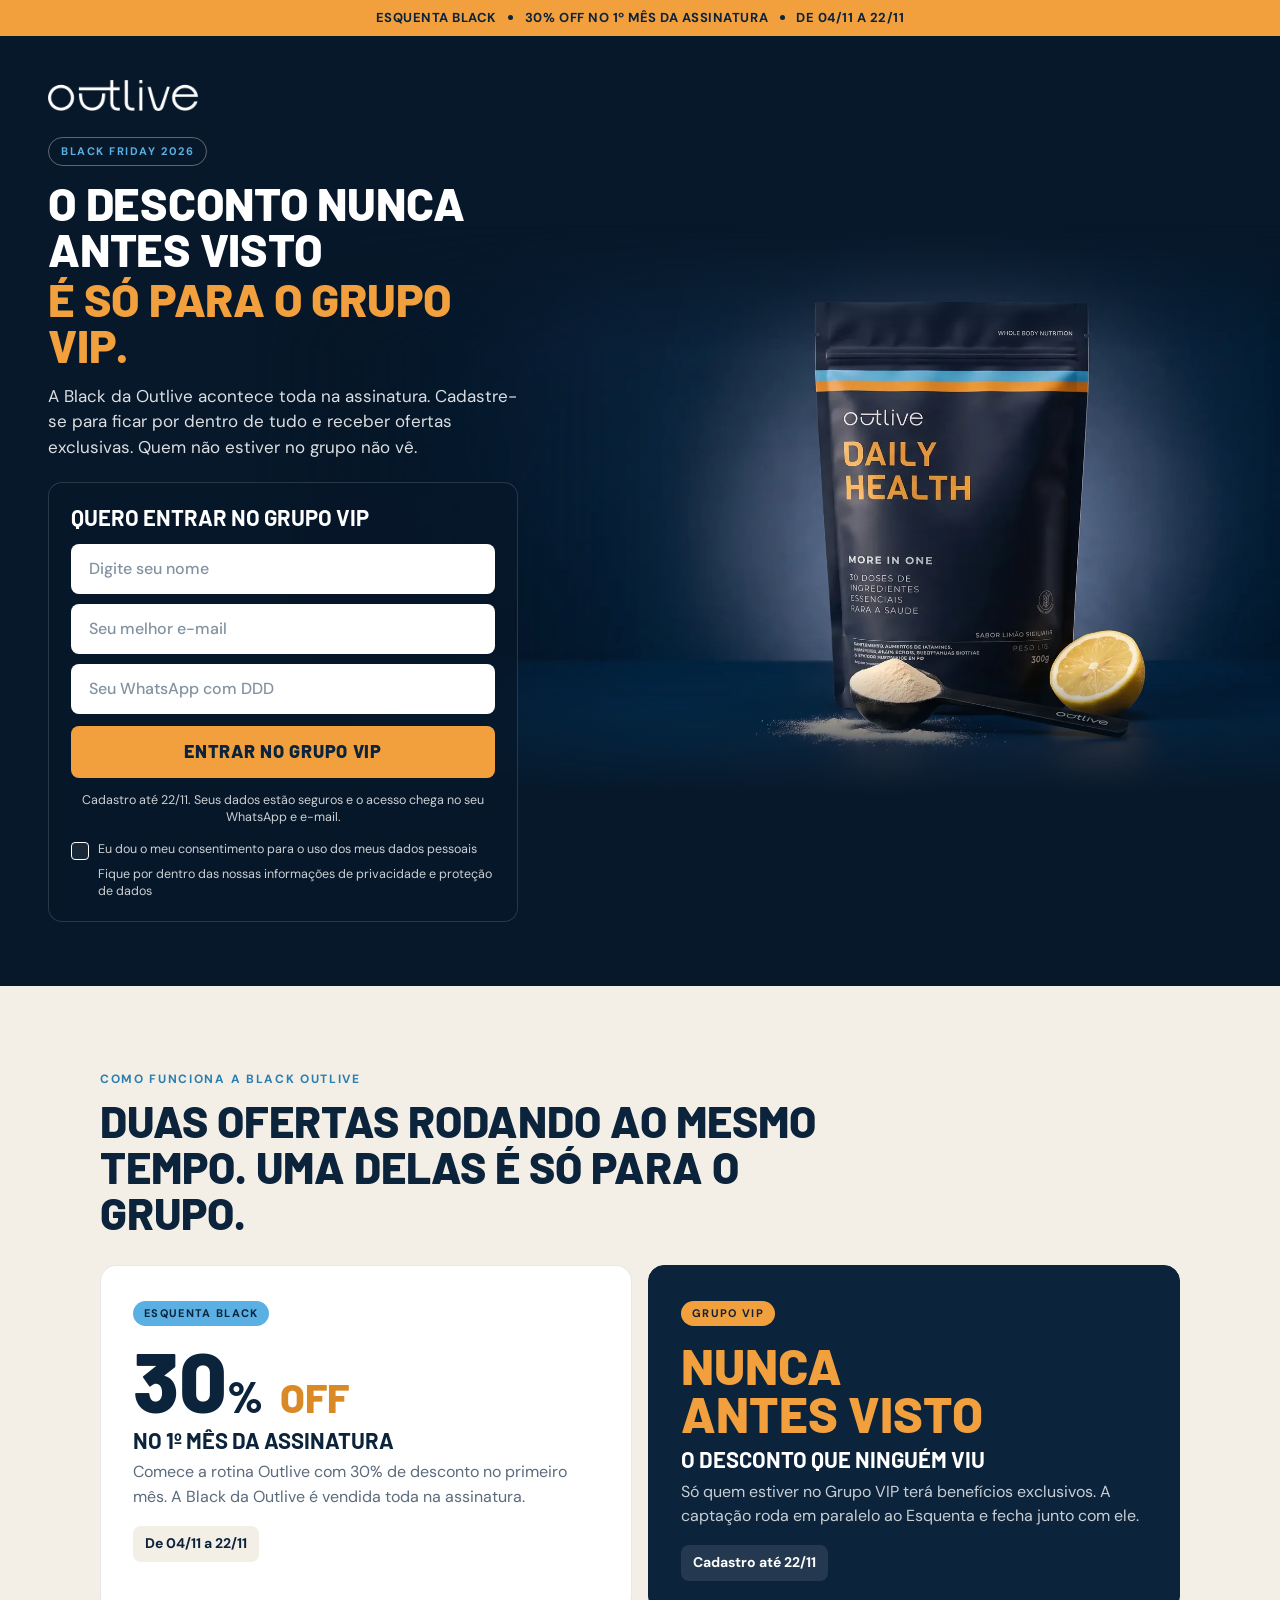
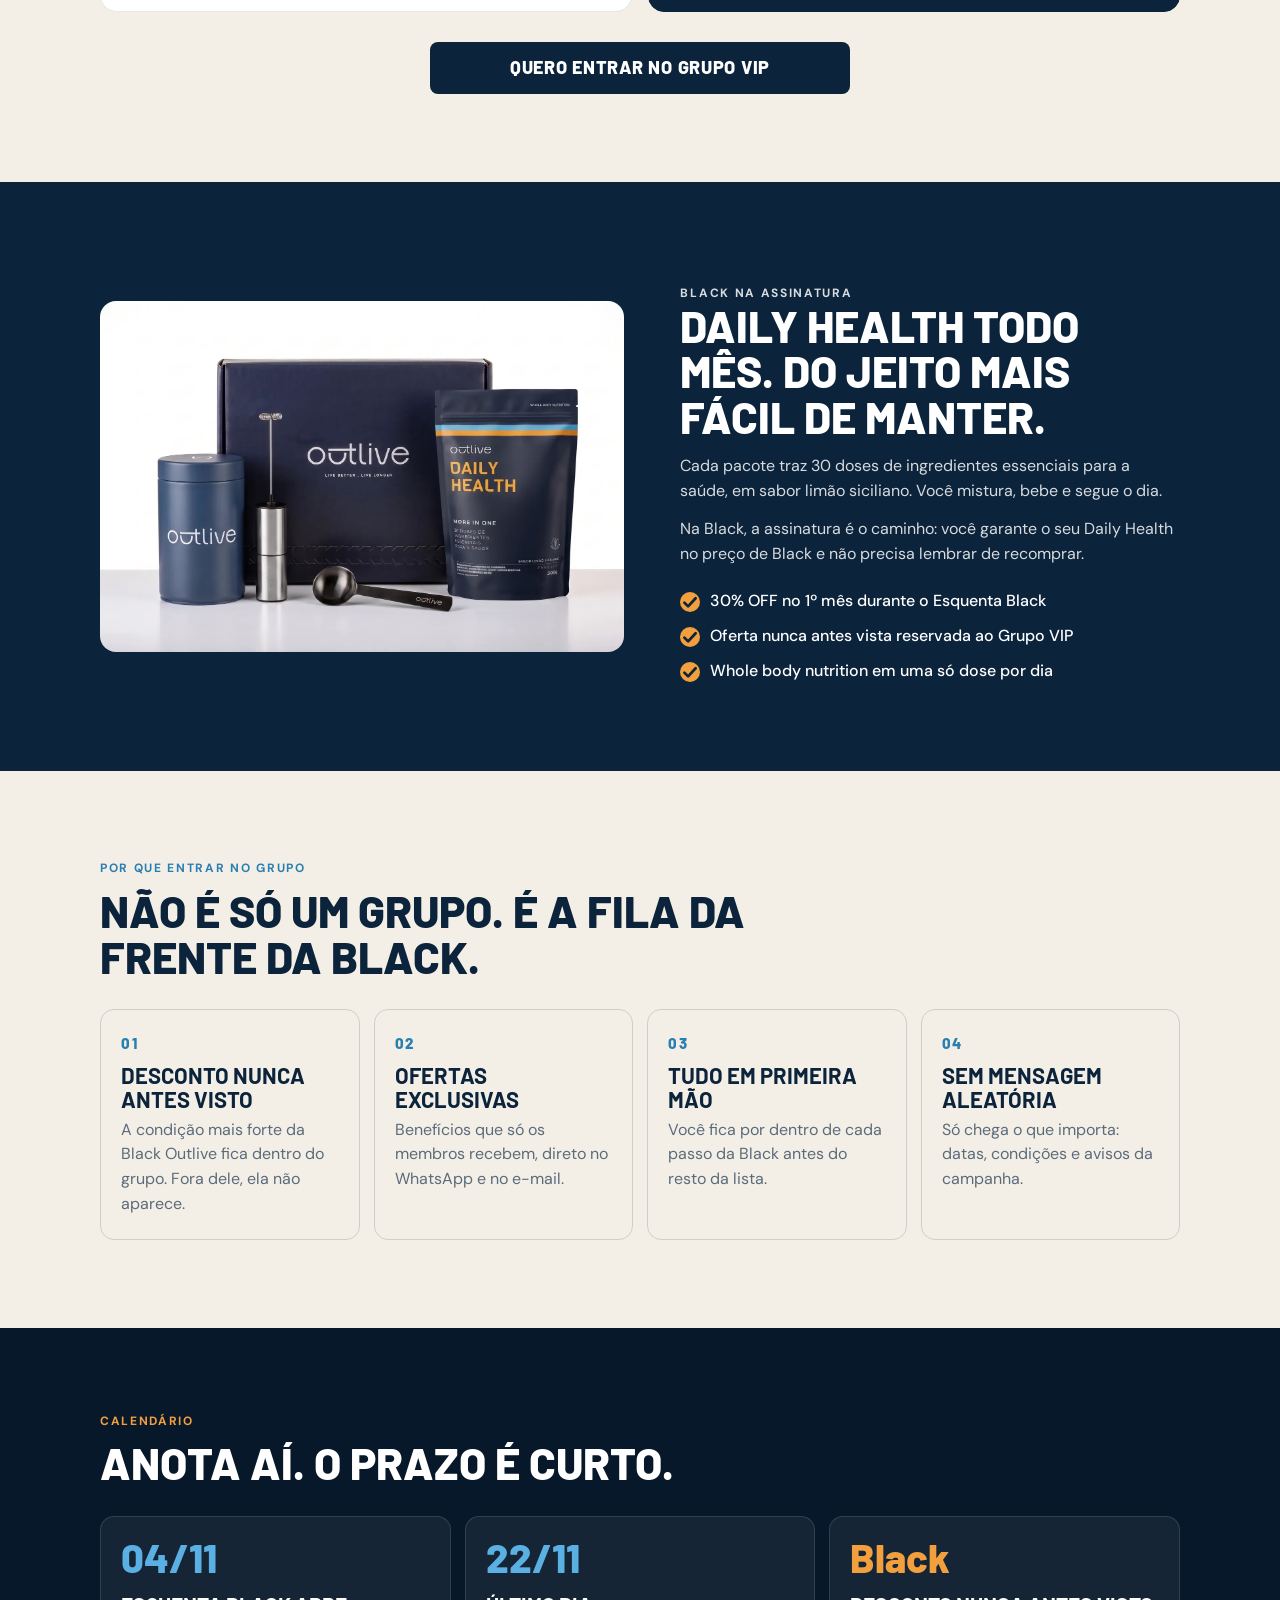
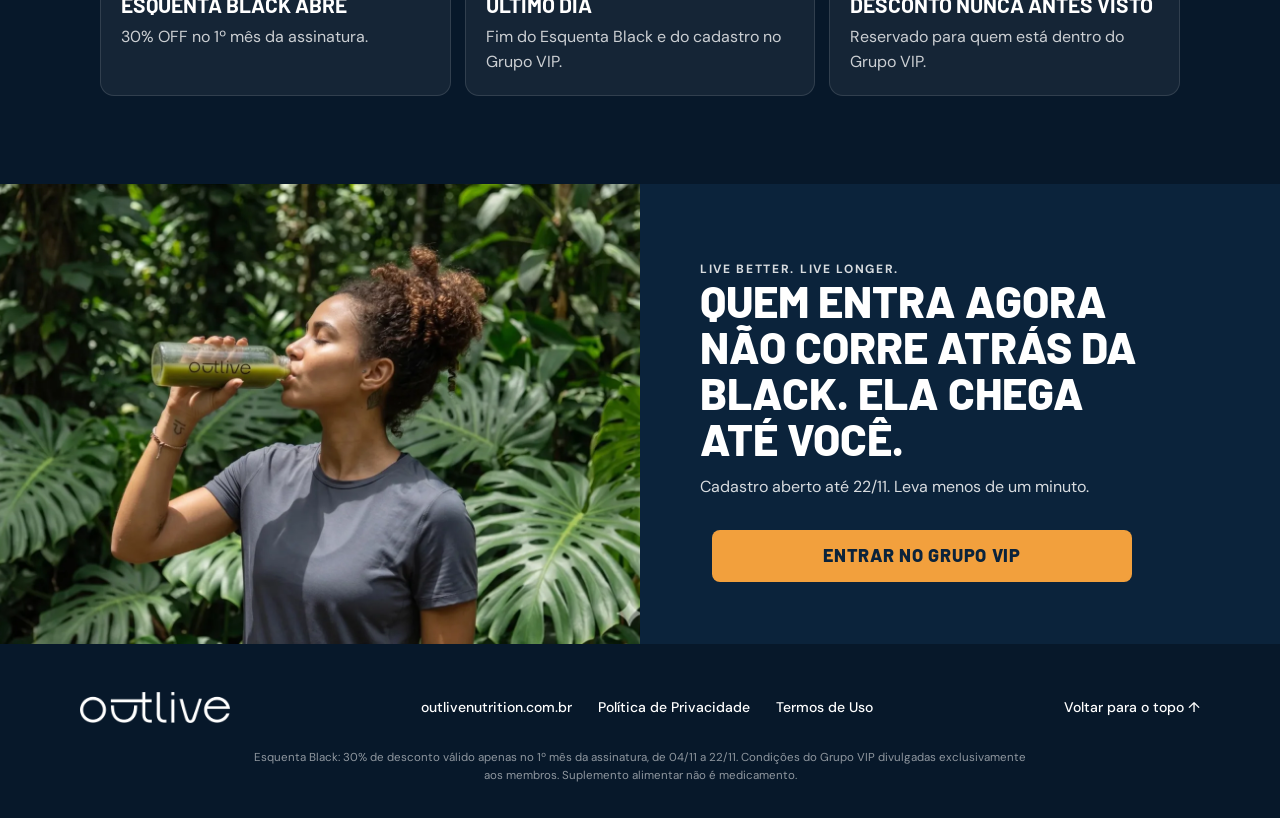
==== index.html @ dcb72073 "Add files via upload" ====
<!DOCTYPE html>
<html lang="pt-BR">
<head>
<meta charset="UTF-8">
<meta name="viewport" content="width=device-width, initial-scale=1.0">
<title>Outlive Nutrition | Black 2026 | Grupo VIP</title>
<meta name="description" content="Esquenta Black Outlive: 30% OFF no 1º mês da assinatura, de 04/11 a 22/11. Entre no Grupo VIP e fique com o desconto nunca antes visto.">
<meta name="theme-color" content="#0B233B">
<link rel="icon" type="image/png" href="favicon.png">
<link rel="preconnect" href="https://fonts.googleapis.com">
<link rel="preconnect" href="https://fonts.gstatic.com" crossorigin>
<link href="https://fonts.googleapis.com/css2?family=Barlow:wght@600;700;800&family=DM+Sans:wght@400;500;700&display=swap" rel="stylesheet">
<link rel="stylesheet" href="style.css?v=1">
</head>
<body>

<div class="topbar">
  <p><strong>ESQUENTA BLACK</strong> <span class="topbar__dot"></span> 30% OFF no 1º mês da assinatura <span class="topbar__dot"></span> de 04/11 a 22/11</p>
</div>

<header class="hero" id="top">
  <div class="hero__inner">
    <div class="hero__content">
      <img src="assets/outlive-logo-white.png" alt="Outlive" class="logo" width="700" height="146">

      <p class="eyebrow">Black Friday 2026</p>
      <h1 class="hero__title">
        O desconto nunca antes visto
        <span class="hero__title-hl">é só para o Grupo VIP.</span>
      </h1>

      <p class="hero__lead">
        A Black da Outlive acontece toda na assinatura. Cadastre-se para ficar por dentro de tudo e receber ofertas exclusivas. Quem não estiver no grupo não vê.
      </p>

      <div class="hero__img-mobile">
        <img src="assets/hero-mobile.webp" alt="Outlive Daily Health, sabor limão siciliano, 300 g" width="1000" height="1000">
      </div>

      <div class="countdown" id="countdown" aria-live="off">
        <p class="countdown__label" id="countdown-label">O Esquenta Black começa em</p>
        <div class="countdown__grid">
          <div><span id="cd-d">00</span><small>dias</small></div>
          <div><span id="cd-h">00</span><small>horas</small></div>
          <div><span id="cd-m">00</span><small>min</small></div>
          <div><span id="cd-s">00</span><small>seg</small></div>
        </div>
      </div>

      <form class="vip-form" id="vip-form" novalidate>
        <p class="vip-form__title">Quero entrar no Grupo VIP</p>
        <div class="field">
          <input type="text" id="name" name="name" placeholder="Digite seu nome" autocomplete="name" required>
        </div>
        <div class="field">
          <input type="email" id="email" name="email" placeholder="Seu melhor e-mail" autocomplete="email" required>
        </div>
        <div class="field">
          <input type="tel" id="whatsapp" name="whatsapp" placeholder="Seu WhatsApp com DDD" autocomplete="tel" inputmode="tel" required>
        </div>

        <button type="submit" class="btn-cta" id="submit-btn">
          <span class="btn-cta__label">ENTRAR NO GRUPO VIP</span>
        </button>

        <p class="form__note">Cadastro até 22/11. Seus dados estão seguros e o acesso chega no seu WhatsApp e e-mail.</p>

        <label class="consent">
          <input type="checkbox" id="consent" name="consent" required>
          <span class="consent__box" aria-hidden="true"></span>
          <span>Eu dou o meu consentimento para o uso dos meus dados pessoais</span>
        </label>

        <a href="politica-privacidade.html" class="privacy-link">Fique por dentro das nossas informações de privacidade e proteção de dados</a>

        <p class="form__status" id="form-status" role="status" aria-live="polite"></p>
      </form>

      <div class="success" id="success" hidden>
        <p class="success__tag">Cadastro confirmado</p>
        <h2>Você está na lista VIP.</h2>
        <p id="success-text">Em instantes você recebe o acesso ao Grupo VIP no seu WhatsApp e e-mail. Fica de olho: o desconto nunca antes visto vai primeiro para o grupo.</p>
        <a href="#" class="btn-cta btn-cta--orange" id="success-btn" hidden>ENTRAR NO GRUPO AGORA</a>
      </div>
    </div>
  </div>
</header>

<main>

  <!-- Duas formas de entrar na Black -->
  <section class="offers">
    <div class="wrap">
      <p class="kicker">Como funciona a Black Outlive</p>
      <h2 class="h2">Duas ofertas rodando ao mesmo tempo. Uma delas é só para o grupo.</h2>

      <div class="offers__grid">
        <article class="card card--esquenta">
          <span class="card__badge">Esquenta Black</span>
          <p class="card__big">30<small>%</small> <em>OFF</em></p>
          <h3>No 1º mês da assinatura</h3>
          <p>Comece a rotina Outlive com 30% de desconto no primeiro mês. A Black da Outlive é vendida toda na assinatura.</p>
          <p class="card__date">De 04/11 a 22/11</p>
        </article>

        <article class="card card--vip">
          <span class="card__badge card__badge--orange">Grupo VIP</span>
          <p class="card__big card__big--text">Nunca<br>antes visto</p>
          <h3>O desconto que ninguém viu</h3>
          <p>Só quem estiver no Grupo VIP terá benefícios exclusivos. A captação roda em paralelo ao Esquenta e fecha junto com ele.</p>
          <p class="card__date">Cadastro até 22/11</p>
        </article>
      </div>

      <a href="#top" class="btn-cta btn-cta--orange btn-cta--inline" data-scroll-to="name">QUERO ENTRAR NO GRUPO VIP</a>
    </div>
  </section>

  <!-- Assinatura -->
  <section class="sub">
    <div class="wrap sub__inner">
      <div class="sub__img">
        <img src="assets/kit.webp" alt="Kit Outlive com lata, mixer, medidor e Daily Health sabor limão siciliano" width="1600" height="1073" loading="lazy">
      </div>
      <div class="sub__text">
        <p class="kicker kicker--orange">Black na assinatura</p>
        <h2 class="h2 h2--light">Daily Health todo mês. Do jeito mais fácil de manter.</h2>
        <p>Cada pacote traz 30 doses de ingredientes essenciais para a saúde, em sabor limão siciliano. Você mistura, bebe e segue o dia.</p>
        <p>Na Black, a assinatura é o caminho: você garante o seu Daily Health no preço de Black e não precisa lembrar de recomprar.</p>
        <ul class="ticks">
          <li>30% OFF no 1º mês durante o Esquenta Black</li>
          <li>Oferta nunca antes vista reservada ao Grupo VIP</li>
          <li>Whole body nutrition em uma só dose por dia</li>
        </ul>
      </div>
    </div>
  </section>

  <!-- Benefícios do grupo -->
  <section class="perks">
    <div class="wrap">
      <p class="kicker">Por que entrar no grupo</p>
      <h2 class="h2">Não é só um grupo. É a fila da frente da Black.</h2>

      <div class="perks__grid">
        <div class="perk">
          <span class="perk__n">01</span>
          <h3>Desconto nunca antes visto</h3>
          <p>A condição mais forte da Black Outlive fica dentro do grupo. Fora dele, ela não aparece.</p>
        </div>
        <div class="perk">
          <span class="perk__n">02</span>
          <h3>Ofertas exclusivas</h3>
          <p>Benefícios que só os membros recebem, direto no WhatsApp e no e-mail.</p>
        </div>
        <div class="perk">
          <span class="perk__n">03</span>
          <h3>Tudo em primeira mão</h3>
          <p>Você fica por dentro de cada passo da Black antes do resto da lista.</p>
        </div>
        <div class="perk">
          <span class="perk__n">04</span>
          <h3>Sem mensagem aleatória</h3>
          <p>Só chega o que importa: datas, condições e avisos da campanha.</p>
        </div>
      </div>
    </div>
  </section>

  <!-- Linha do tempo -->
  <section class="timeline">
    <div class="wrap">
      <p class="kicker kicker--orange">Calendário</p>
      <h2 class="h2 h2--light">Anota aí. O prazo é curto.</h2>

      <ol class="steps">
        <li>
          <span class="steps__date">04/11</span>
          <h3>Esquenta Black abre</h3>
          <p>30% OFF no 1º mês da assinatura.</p>
        </li>
        <li>
          <span class="steps__date">22/11</span>
          <h3>Último dia</h3>
          <p>Fim do Esquenta Black e do cadastro no Grupo VIP.</p>
        </li>
        <li>
          <span class="steps__date steps__date--orange">Black</span>
          <h3>Desconto nunca antes visto</h3>
          <p>Reservado para quem está dentro do Grupo VIP.</p>
        </li>
      </ol>
    </div>
  </section>

  <!-- CTA final -->
  <section class="final">
    <div class="final__img">
      <img src="assets/lifestyle.webp" alt="Mulher bebendo Outlive em meio à natureza" width="1400" height="934" loading="lazy">
    </div>
    <div class="final__text">
      <p class="kicker kicker--orange">Live better. Live longer.</p>
      <h2 class="h2 h2--light">Quem entra agora não corre atrás da Black. Ela chega até você.</h2>
      <p>Cadastro aberto até 22/11. Leva menos de um minuto.</p>
      <a href="#top" class="btn-cta btn-cta--orange btn-cta--inline" data-scroll-to="name">ENTRAR NO GRUPO VIP</a>
    </div>
  </section>

</main>

<footer class="site-footer">
  <div class="footer__inner">
    <img src="assets/outlive-logo-white.png" alt="Outlive" class="logo logo--footer" width="700" height="146">
    <nav class="footer__links">
      <a href="https://outlivenutrition.com.br" target="_blank" rel="noopener">outlivenutrition.com.br</a>
      <a href="politica-privacidade.html">Política de Privacidade</a>
      <a href="politica-privacidade.html">Termos de Uso</a>
    </nav>
    <a href="#top" class="back-to-top">Voltar para o topo <span aria-hidden="true">&uarr;</span></a>
  </div>
  <p class="footer__legal">Esquenta Black: 30% de desconto válido apenas no 1º mês da assinatura, de 04/11 a 22/11. Condições do Grupo VIP divulgadas exclusivamente aos membros. Suplemento alimentar não é medicamento.</p>
</footer>

<script src="script.js?v=1"></script>
</body>
</html>
---- style.css ----
/* ==========================================================================
   OUTLIVE NUTRITION | Grupo VIP | Black 2026
   Cores: navy #0B233B | laranja #F2A03D | azul #5AB0E3 | creme #F4EFE6
   Fontes: Barlow (títulos) | DM Sans (textos)
   ========================================================================== */

:root {
  --navy: #0B233B;
  --navy-deep: #07182A;
  --navy-soft: #123454;
  --orange: #F2A03D;
  --orange-dark: #D98A27;
  --blue: #5AB0E3;
  --cream: #F4EFE6;
  --white: #FFFFFF;
  --ink: #0B233B;
  --muted: #5B6B7B;
  --field: #FFFFFF;
  --placeholder: #8392A1;

  --font-head: "Barlow", "Arial Narrow", Arial, sans-serif;
  --font-body: "DM Sans", "Helvetica Neue", Arial, sans-serif;
}

*, *::before, *::after { box-sizing: border-box; }
html { scroll-behavior: smooth; -webkit-text-size-adjust: 100%; }
body {
  margin: 0;
  background: var(--cream);
  color: var(--ink);
  font-family: var(--font-body);
  font-size: 16px;
  line-height: 1.55;
  -webkit-font-smoothing: antialiased;
}
img { display: block; max-width: 100%; height: auto; }
a { color: inherit; }
button, input { font: inherit; }
[hidden] { display: none !important; }

.wrap { width: 100%; max-width: 1120px; margin: 0 auto; padding: 0 20px; }

/* ---- Barra de topo ------------------------------------------------------ */
.topbar {
  background: var(--orange);
  color: var(--navy);
  text-align: center;
  padding: 9px 16px;
  font-weight: 700;
  font-size: 12px;
  letter-spacing: .04em;
  text-transform: uppercase;
}
.topbar p { margin: 0; line-height: 1.35; }
.topbar__dot {
  display: inline-block;
  width: 5px; height: 5px;
  margin: 0 8px 2px;
  border-radius: 50%;
  background: var(--navy);
}

/* ---- Hero --------------------------------------------------------------- */
.hero {
  position: relative;
  background: var(--navy);
  color: var(--white);
  overflow: hidden;
}
.hero__inner { position: relative; z-index: 1; max-width: 1280px; margin: 0 auto; padding: 28px 20px 44px; }
.hero__content { max-width: 520px; margin: 0 auto; }

.logo { width: 128px; height: auto; }

.eyebrow {
  display: inline-block;
  margin: 26px 0 0;
  padding: 5px 12px;
  border: 1px solid rgba(255, 255, 255, .35);
  border-radius: 99px;
  font-weight: 700;
  font-size: 11px;
  letter-spacing: .14em;
  text-transform: uppercase;
  color: var(--blue);
}

.hero__title {
  margin: 14px 0 0;
  font-family: var(--font-head);
  font-weight: 800;
  font-size: clamp(34px, 9.6vw, 44px);
  line-height: 1;
  letter-spacing: -.005em;
  text-transform: uppercase;
}
.hero__title-hl { display: block; margin-top: 4px; color: var(--orange); }

.hero__lead {
  margin: 16px 0 0;
  font-size: 16px;
  line-height: 1.5;
  color: rgba(255, 255, 255, .86);
}

.hero__img-mobile {
  margin: 14px -20px 0;
  -webkit-mask-image: radial-gradient(ellipse 70% 70% at 50% 50%, #000 55%, transparent 100%);
  mask-image: radial-gradient(ellipse 70% 70% at 50% 50%, #000 55%, transparent 100%);
}

/* Contador */
.countdown { margin-top: 12px; }
.countdown__label {
  margin: 0 0 8px;
  font-weight: 700;
  font-size: 12px;
  letter-spacing: .1em;
  text-transform: uppercase;
  color: var(--blue);
}
.countdown__grid { display: grid; grid-template-columns: repeat(4, 1fr); gap: 8px; }
.countdown__grid div {
  padding: 10px 4px 8px;
  border-radius: 10px;
  background: rgba(255, 255, 255, .07);
  border: 1px solid rgba(255, 255, 255, .14);
  text-align: center;
}
.countdown__grid span {
  display: block;
  font-family: var(--font-head);
  font-weight: 800;
  font-size: 32px;
  line-height: 1;
  color: var(--white);
  font-variant-numeric: tabular-nums;
}
.countdown__grid small {
  display: block;
  margin-top: 4px;
  font-size: 10.5px;
  letter-spacing: .1em;
  text-transform: uppercase;
  color: rgba(255, 255, 255, .6);
}

/* ---- Formulário --------------------------------------------------------- */
.vip-form {
  margin-top: 22px;
  padding: 20px 18px 18px;
  border-radius: 14px;
  background: rgba(7, 24, 42, .78);
  border: 1px solid rgba(255, 255, 255, .14);
  -webkit-backdrop-filter: blur(6px);
  backdrop-filter: blur(6px);
}
.vip-form__title {
  margin: 0 0 14px;
  font-family: var(--font-head);
  font-weight: 700;
  font-size: 22px;
  line-height: 1.1;
  text-transform: uppercase;
}
.field + .field { margin-top: 10px; }
.field input[type="text"],
.field input[type="email"],
.field input[type="tel"] {
  display: block;
  width: 100%;
  height: 50px;
  padding: 0 16px;
  border: 2px solid transparent;
  border-radius: 8px;
  background: var(--field);
  color: var(--navy);
  font-weight: 500;
  font-size: 16px; /* 16px evita o zoom automático do iOS */
  outline: none;
  transition: border-color .15s ease, box-shadow .15s ease;
}
.field input::placeholder { color: var(--placeholder); opacity: 1; }
.field input:focus { border-color: var(--orange); }
.field input.is-invalid { border-color: #FF6B5E; box-shadow: 0 0 0 3px rgba(255, 107, 94, .35); }

.btn-cta {
  display: flex;
  align-items: center;
  justify-content: center;
  width: 100%;
  height: 52px;
  margin-top: 12px;
  padding: 0 20px;
  border: 0;
  border-radius: 8px;
  background: var(--orange);
  color: var(--navy);
  font-family: var(--font-head);
  font-weight: 800;
  font-size: 18px;
  letter-spacing: .04em;
  text-transform: uppercase;
  text-decoration: none;
  cursor: pointer;
  transition: background-color .15s ease, transform .15s ease;
}
.btn-cta:hover { background: var(--white); }
.btn-cta:active { transform: translateY(1px); }
.btn-cta:focus-visible { outline: 3px solid var(--blue); outline-offset: 3px; }
.btn-cta[disabled] { opacity: .6; cursor: wait; }

.form__note,
.consent,
.privacy-link { font-size: 12.5px; line-height: 1.4; color: rgba(255, 255, 255, .8); }
.form__note { margin: 14px 0 0; text-align: center; }

.consent { position: relative; display: flex; align-items: flex-start; gap: 9px; margin-top: 14px; cursor: pointer; }
.consent input { position: absolute; opacity: 0; width: 18px; height: 18px; margin: 0; }
.consent__box {
  flex: 0 0 18px;
  width: 18px; height: 18px;
  margin-top: 1px;
  border: 1.5px solid var(--white);
  border-radius: 4px;
  background: rgba(255, 255, 255, .08);
  transition: background-color .15s ease, border-color .15s ease;
}
.consent input:checked + .consent__box {
  background: var(--orange) url("data:image/svg+xml,%3Csvg xmlns='http://www.w3.org/2000/svg' viewBox='0 0 16 16'%3E%3Cpath d='M3.5 8.5l3 3 6-6.5' fill='none' stroke='%230B233B' stroke-width='2.2' stroke-linecap='round' stroke-linejoin='round'/%3E%3C/svg%3E") center / 100% no-repeat;
  border-color: var(--orange);
}
.consent input:focus-visible + .consent__box { outline: 3px solid var(--blue); outline-offset: 2px; }
.consent input.is-invalid + .consent__box { border-color: #FF6B5E; box-shadow: 0 0 0 3px rgba(255, 107, 94, .45); }

.privacy-link { display: block; margin-top: 6px; padding-left: 27px; text-decoration: none; }
.privacy-link:hover { text-decoration: underline; }

.form__status { margin: 0; font-weight: 700; font-size: 13.5px; line-height: 1.35; }
.form__status:not(:empty) {
  margin-top: 14px;
  padding: 10px 12px;
  border-left: 4px solid var(--white);
  border-radius: 4px;
  background: rgba(255, 255, 255, .1);
}
.form__status.is-error { border-left-color: #FF6B5E; }
.form__status.is-success { border-left-color: var(--orange); }

/* Sucesso */
.success {
  margin-top: 22px;
  padding: 24px 20px;
  border-radius: 14px;
  background: rgba(7, 24, 42, .82);
  border: 1px solid var(--orange);
}
.success__tag { margin: 0; font-weight: 700; font-size: 12px; letter-spacing: .12em; text-transform: uppercase; color: var(--orange); }
.success h2 { margin: 8px 0 10px; font-family: var(--font-head); font-weight: 800; font-size: 30px; line-height: 1.05; text-transform: uppercase; }
.success p { margin: 0; color: rgba(255, 255, 255, .88); }

/* ---- Seções ------------------------------------------------------------- */
.kicker {
  margin: 0 0 10px;
  font-weight: 700;
  font-size: 12px;
  letter-spacing: .14em;
  text-transform: uppercase;
  color: #2A7FB2;
}
.kicker--orange { color: var(--orange); }

.h2 {
  margin: 0;
  max-width: 760px;
  font-family: var(--font-head);
  font-weight: 800;
  font-size: clamp(28px, 7vw, 44px);
  line-height: 1.04;
  text-transform: uppercase;
  color: var(--navy);
}
.h2--light { color: var(--white); }

/* Ofertas */
.offers { padding: 56px 0 60px; }
.offers__grid { display: grid; gap: 16px; margin-top: 30px; }
.card {
  position: relative;
  padding: 26px 22px 24px;
  border-radius: 16px;
  background: var(--white);
  border: 1px solid rgba(11, 35, 59, .1);
}
.card h3 { margin: 10px 0 8px; font-family: var(--font-head); font-weight: 700; font-size: 22px; line-height: 1.1; text-transform: uppercase; }
.card p { margin: 0; color: var(--muted); }
.card__badge {
  display: inline-block;
  padding: 4px 11px;
  border-radius: 99px;
  background: var(--blue);
  color: var(--navy);
  font-weight: 700;
  font-size: 11px;
  letter-spacing: .12em;
  text-transform: uppercase;
}
.card__badge--orange { background: var(--orange); }
.card .card__big {
  margin: 16px 0 0;
  font-family: var(--font-head);
  font-weight: 800;
  font-size: 84px;
  line-height: .9;
  color: var(--navy);
}
.card__big small { font-size: 44px; }
.card__big em { font-style: normal; font-size: 40px; color: var(--orange-dark); }
.card .card__big--text { font-size: 50px; line-height: .95; text-transform: uppercase; }
.card .card__date {
  display: inline-block;
  margin-top: 16px;
  padding: 7px 12px;
  border-radius: 8px;
  background: var(--cream);
  font-weight: 700;
  font-size: 14px;
  color: var(--navy);
}
.card--vip { background: var(--navy); border-color: var(--navy); }
.card--vip h3 { color: var(--white); }
.card--vip p { color: rgba(255, 255, 255, .78); }
.card--vip .card__big { color: var(--orange); }
.card--vip .card__date { background: rgba(255, 255, 255, .1); color: var(--white); }

.btn-cta--inline { width: 100%; max-width: 420px; margin: 30px auto 0; padding: 0 20px; }
.btn-cta--orange { background: var(--navy); color: var(--white); }
.btn-cta--orange:hover { background: var(--orange); color: var(--navy); }
.sub .btn-cta--orange,
.timeline .btn-cta--orange,
.final .btn-cta--orange,
.success .btn-cta--orange { background: var(--orange); color: var(--navy); }
.final .btn-cta--orange:hover,
.success .btn-cta--orange:hover { background: var(--white); }

/* Assinatura */
.sub { background: var(--navy); color: var(--white); padding: 56px 0; }
.sub__inner { display: grid; gap: 28px; align-items: center; }
.sub__img img { border-radius: 16px; width: 100%; }
.sub__text p { margin: 14px 0 0; color: rgba(255, 255, 255, .84); }
.ticks { list-style: none; margin: 22px 0 0; padding: 0; display: grid; gap: 10px; }
.ticks li {
  position: relative;
  padding-left: 30px;
  font-weight: 500;
  color: var(--white);
}
.ticks li::before {
  content: "";
  position: absolute;
  left: 0; top: 3px;
  width: 20px; height: 20px;
  border-radius: 50%;
  background: var(--orange) url("data:image/svg+xml,%3Csvg xmlns='http://www.w3.org/2000/svg' viewBox='0 0 16 16'%3E%3Cpath d='M3.5 8.5l3 3 6-6.5' fill='none' stroke='%230B233B' stroke-width='2.2' stroke-linecap='round' stroke-linejoin='round'/%3E%3C/svg%3E") center / 100% no-repeat;
}

/* Benefícios */
.perks { padding: 60px 0; }
.perks__grid { display: grid; gap: 14px; margin-top: 30px; }
.perk { padding: 22px 20px; border-radius: 14px; border: 1.5px solid rgba(11, 35, 59, .16); }
.perk__n { font-family: var(--font-head); font-weight: 800; font-size: 15px; letter-spacing: .1em; color: #2A7FB2; }
.perk h3 { margin: 6px 0 6px; font-family: var(--font-head); font-weight: 700; font-size: 22px; line-height: 1.1; text-transform: uppercase; }
.perk p { margin: 0; color: var(--muted); }

/* Calendário */
.timeline { background: var(--navy-deep); color: var(--white); padding: 56px 0 60px; }
.steps { list-style: none; margin: 30px 0 0; padding: 0; display: grid; gap: 14px; }
.steps li { padding: 20px; border-radius: 14px; background: rgba(255, 255, 255, .06); border: 1px solid rgba(255, 255, 255, .12); }
.steps__date {
  display: inline-block;
  font-family: var(--font-head);
  font-weight: 800;
  font-size: 40px;
  line-height: 1;
  color: var(--blue);
}
.steps__date--orange { color: var(--orange); }
.steps h3 { margin: 8px 0 4px; font-family: var(--font-head); font-weight: 700; font-size: 21px; text-transform: uppercase; }
.steps p { margin: 0; color: rgba(255, 255, 255, .78); }

/* CTA final */
.final { background: var(--navy); color: var(--white); }
.final__img img { width: 100%; height: 100%; max-height: 380px; object-fit: cover; object-position: 60% 50%; }
.final__text { padding: 36px 20px 56px; max-width: 640px; margin: 0 auto; }
.final__text p { margin: 14px 0 0; color: rgba(255, 255, 255, .84); }

/* ---- Rodapé ------------------------------------------------------------- */
.site-footer { background: var(--navy-deep); color: var(--white); padding: 40px 20px 30px; }
.footer__inner { display: flex; flex-direction: column; align-items: center; gap: 20px; max-width: 1120px; margin: 0 auto; text-align: center; }
.logo--footer { width: 120px; }
.footer__links { display: flex; flex-wrap: wrap; justify-content: center; gap: 8px 26px; }
.footer__links a, .back-to-top { font-weight: 500; font-size: 14px; color: var(--white); text-decoration: none; }
.footer__links a:hover, .back-to-top:hover { color: var(--orange); }
.footer__legal { max-width: 780px; margin: 26px auto 0; font-size: 11.5px; line-height: 1.5; text-align: center; color: rgba(255, 255, 255, .55); }

/* ==========================================================================
   Tablet / Desktop
   ========================================================================== */
@media (min-width: 720px) {
  .offers__grid { grid-template-columns: 1fr 1fr; }
  .perks__grid { grid-template-columns: 1fr 1fr; }
  .steps { grid-template-columns: repeat(3, 1fr); }
  .btn-cta--inline { display: flex; width: auto; padding: 0 32px; }
}

@media (min-width: 900px) {
  .topbar { font-size: 13px; }

  .hero { background: var(--navy-deep); min-height: 720px; }
  .hero::before {
    content: "";
    position: absolute;
    top: 50%; right: 0;
    width: min(80%, 1260px);
    aspect-ratio: 2000 / 1116;
    transform: translateY(-50%);
    background: url("assets/hero-desktop.webp") center / cover no-repeat;
    -webkit-mask-image: linear-gradient(90deg, transparent 0%, #000 38%), linear-gradient(180deg, transparent 0%, #000 22%, #000 78%, transparent 100%);
    -webkit-mask-composite: source-in;
    mask-image: linear-gradient(90deg, transparent 0%, #000 38%), linear-gradient(180deg, transparent 0%, #000 22%, #000 78%, transparent 100%);
    mask-composite: intersect;
    pointer-events: none;
  }
  .hero__inner { padding: 44px 48px 64px; max-width: 1360px; }
  .hero__content { max-width: 470px; margin: 0; }
  .hero__img-mobile { display: none; }
  .logo { width: 150px; }
  .hero__title { font-size: 46px; }
  .hero__lead { font-size: 17px; }
  .countdown { margin-top: 24px; }
  .vip-form { margin-top: 22px; padding: 22px 22px 20px; }

  .offers { padding: 84px 0 88px; }
  .card { padding: 34px 32px 30px; }

  .sub { padding: 88px 0; }
  .sub__inner { grid-template-columns: 1.05fr 1fr; gap: 56px; }

  .perks { padding: 88px 0; }
  .perks__grid { grid-template-columns: repeat(4, 1fr); }

  .timeline { padding: 84px 0 88px; }

  .final { display: grid; grid-template-columns: 1fr 1fr; align-items: stretch; }
  .final__img img { max-height: none; min-height: 460px; }
  .final__text { align-self: center; max-width: 560px; margin: 0; padding: 56px 56px 56px 60px; }

  .site-footer { padding: 48px 20px 34px; }
  .footer__inner { flex-direction: row; justify-content: space-between; text-align: left; }
}

@media (prefers-reduced-motion: reduce) {
  html { scroll-behavior: auto; }
  * { transition: none !important; }
}
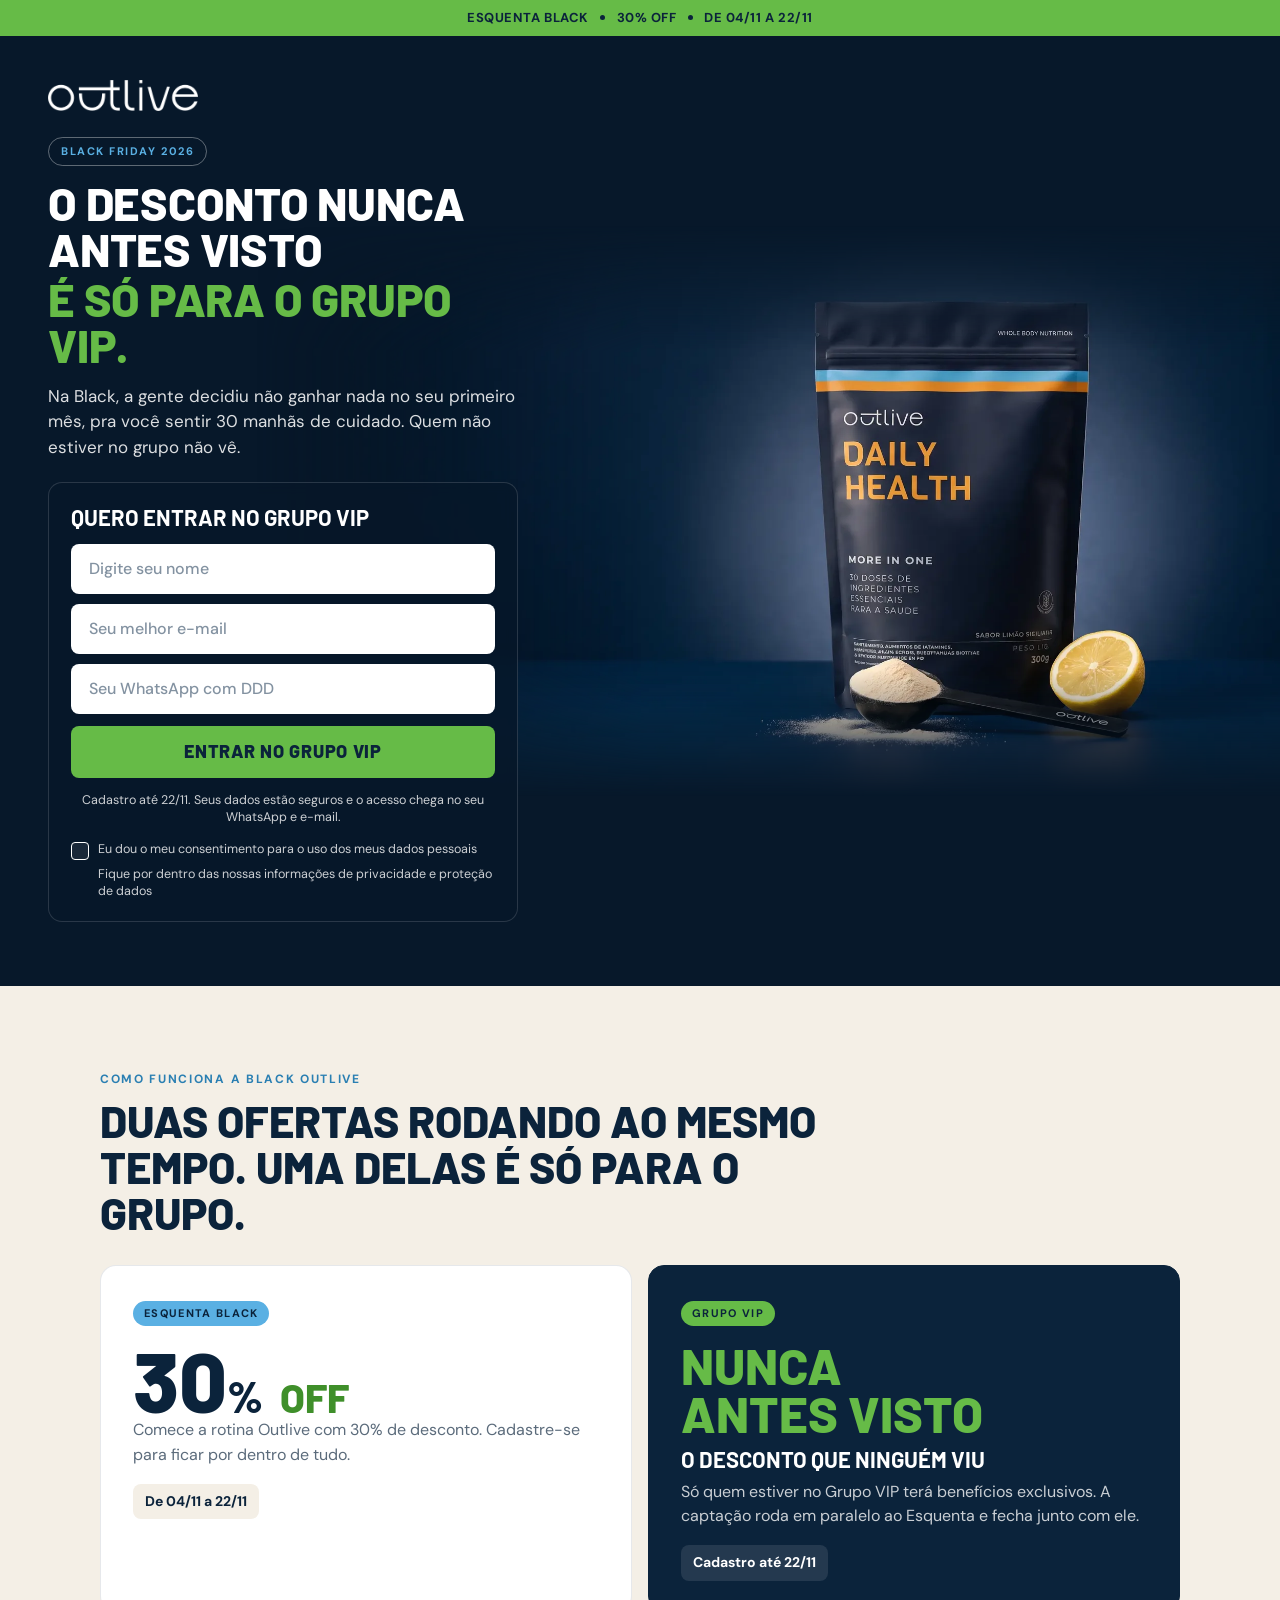
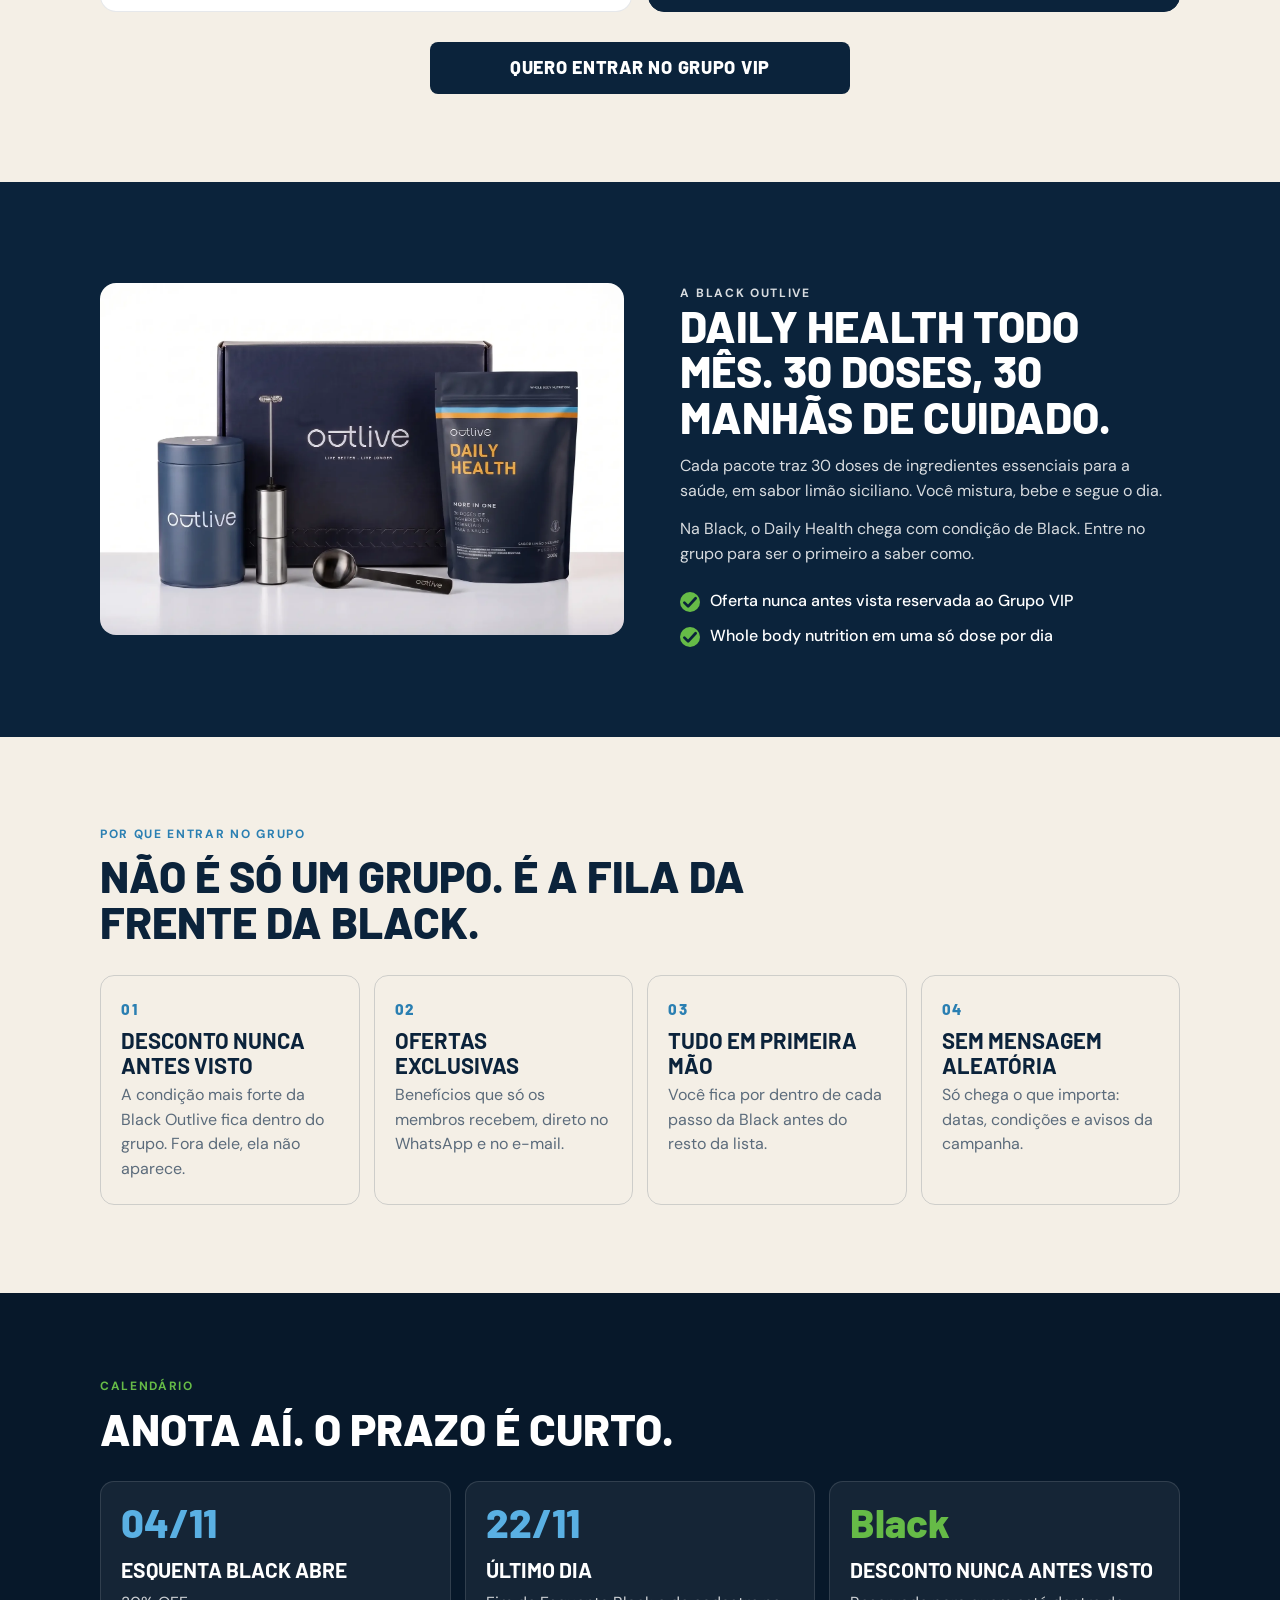
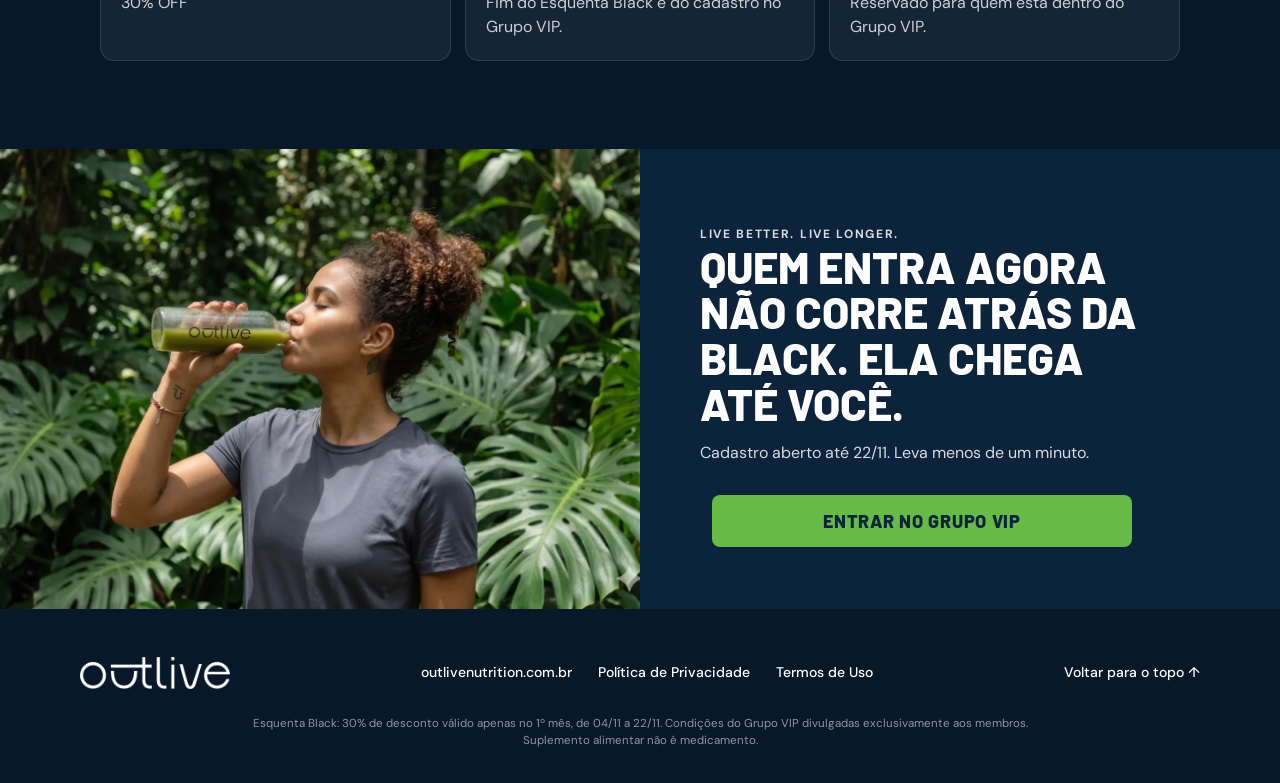
==== commit 0dfa39b4: "Update index.html" ====
--- a/index.html
+++ b/index.html
@@ -4,7 +4,7 @@
 <meta charset="UTF-8">
 <meta name="viewport" content="width=device-width, initial-scale=1.0">
 <title>Outlive Nutrition | Black 2026 | Grupo VIP</title>
-<meta name="description" content="Esquenta Black Outlive: 30% OFF no 1º mês da assinatura, de 04/11 a 22/11. Entre no Grupo VIP e fique com o desconto nunca antes visto.">
+<meta name="description" content="Esquenta Black Outlive, de 04/11 a 22/11. Entre no Grupo VIP e fique com desconto nunca antes visto.">
 <meta name="theme-color" content="#0B233B">
 <link rel="icon" type="image/png" href="favicon.png">
 <link rel="preconnect" href="https://fonts.googleapis.com">
@@ -15,7 +15,7 @@
 <body>
 
 <div class="topbar">
-  <p><strong>ESQUENTA BLACK</strong> <span class="topbar__dot"></span> 30% OFF no 1º mês da assinatura <span class="topbar__dot"></span> de 04/11 a 22/11</p>
+  <p><strong>ESQUENTA BLACK</strong> <span class="topbar__dot"></span> 30% OFF <span class="topbar__dot"></span> de 04/11 a 22/11</p>
 </div>
 
 <header class="hero" id="top">
@@ -30,7 +30,7 @@
       </h1>
 
       <p class="hero__lead">
-        A Black da Outlive acontece toda na assinatura. Cadastre-se para ficar por dentro de tudo e receber ofertas exclusivas. Quem não estiver no grupo não vê.
+        Na Black, a gente decidiu não ganhar nada no seu primeiro mês, pra você sentir 30 manhãs de cuidado. Quem não estiver no grupo não vê.
       </p>
 
       <div class="hero__img-mobile">
@@ -98,8 +98,7 @@
         <article class="card card--esquenta">
           <span class="card__badge">Esquenta Black</span>
           <p class="card__big">30<small>%</small> <em>OFF</em></p>
-          <h3>No 1º mês da assinatura</h3>
-          <p>Comece a rotina Outlive com 30% de desconto no primeiro mês. A Black da Outlive é vendida toda na assinatura.</p>
+          <p>Comece a rotina Outlive com 30% de desconto. Cadastre-se para ficar por dentro de tudo.</p>
           <p class="card__date">De 04/11 a 22/11</p>
         </article>
 
@@ -123,12 +122,11 @@
         <img src="assets/kit.webp" alt="Kit Outlive com lata, mixer, medidor e Daily Health sabor limão siciliano" width="1600" height="1073" loading="lazy">
       </div>
       <div class="sub__text">
-        <p class="kicker kicker--orange">Black na assinatura</p>
-        <h2 class="h2 h2--light">Daily Health todo mês. Do jeito mais fácil de manter.</h2>
+        <p class="kicker kicker--orange">A Black Outlive</p>
+        <h2 class="h2 h2--light">Daily Health todo mês. 30 doses, 30 manhãs de cuidado.</h2>
         <p>Cada pacote traz 30 doses de ingredientes essenciais para a saúde, em sabor limão siciliano. Você mistura, bebe e segue o dia.</p>
-        <p>Na Black, a assinatura é o caminho: você garante o seu Daily Health no preço de Black e não precisa lembrar de recomprar.</p>
+        <p>Na Black, o Daily Health chega com condição de Black. Entre no grupo para ser o primeiro a saber como.</p>
         <ul class="ticks">
-          <li>30% OFF no 1º mês durante o Esquenta Black</li>
           <li>Oferta nunca antes vista reservada ao Grupo VIP</li>
           <li>Whole body nutrition em uma só dose por dia</li>
         </ul>
@@ -177,7 +175,7 @@
         <li>
           <span class="steps__date">04/11</span>
           <h3>Esquenta Black abre</h3>
-          <p>30% OFF no 1º mês da assinatura.</p>
+          <p>30% OFF</p>
         </li>
         <li>
           <span class="steps__date">22/11</span>
@@ -218,7 +216,7 @@
     </nav>
     <a href="#top" class="back-to-top">Voltar para o topo <span aria-hidden="true">&uarr;</span></a>
   </div>
-  <p class="footer__legal">Esquenta Black: 30% de desconto válido apenas no 1º mês da assinatura, de 04/11 a 22/11. Condições do Grupo VIP divulgadas exclusivamente aos membros. Suplemento alimentar não é medicamento.</p>
+  <p class="footer__legal">Esquenta Black: 30% de desconto válido apenas no 1º mês, de 04/11 a 22/11. Condições do Grupo VIP divulgadas exclusivamente aos membros. Suplemento alimentar não é medicamento.</p>
 </footer>
 
 <script src="script.js?v=1"></script>
--- a/style.css
+++ b/style.css
@@ -8,8 +8,8 @@
   --navy: #0B233B;
   --navy-deep: #07182A;
   --navy-soft: #123454;
-  --orange: #F2A03D;
-  --orange-dark: #D98A27;
+  --orange: #66BB47;
+  --orange-dark: #3F8F2A;
   --blue: #5AB0E3;
   --cream: #F4EFE6;
   --white: #FFFFFF;
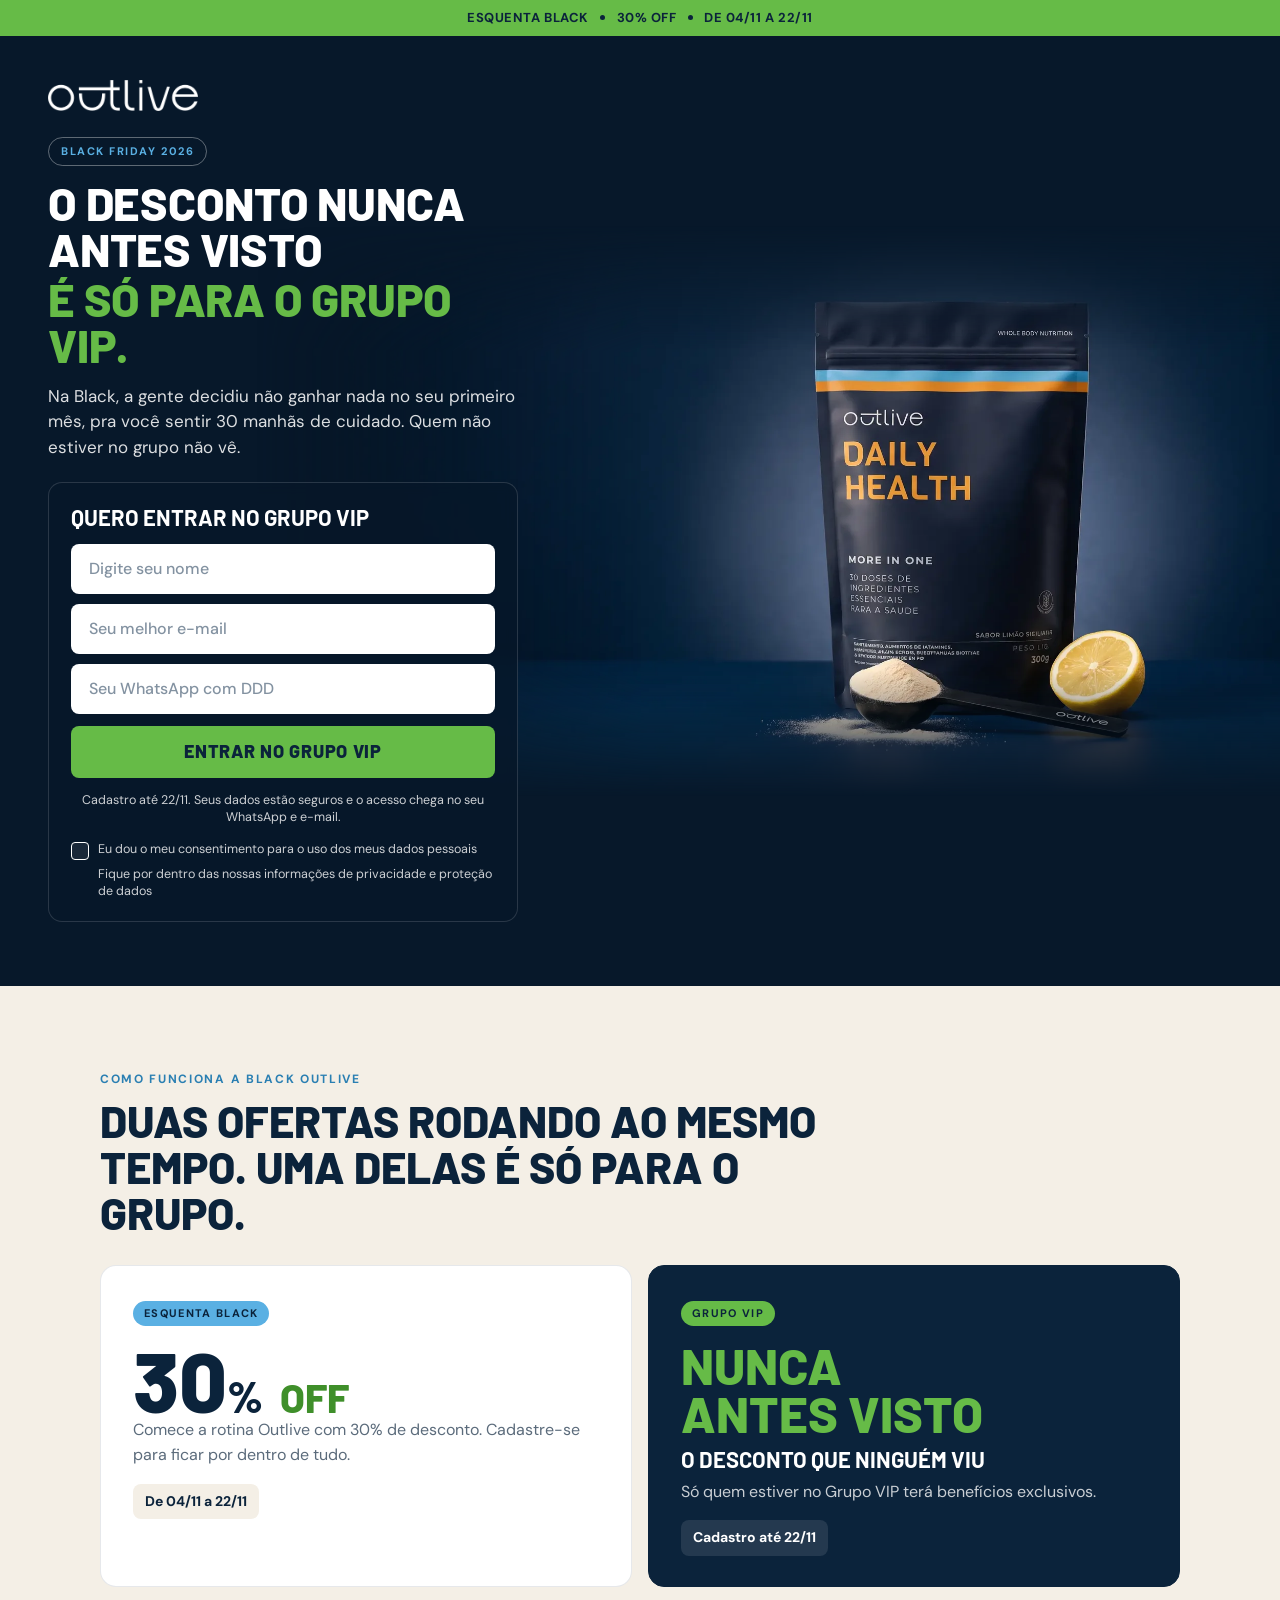
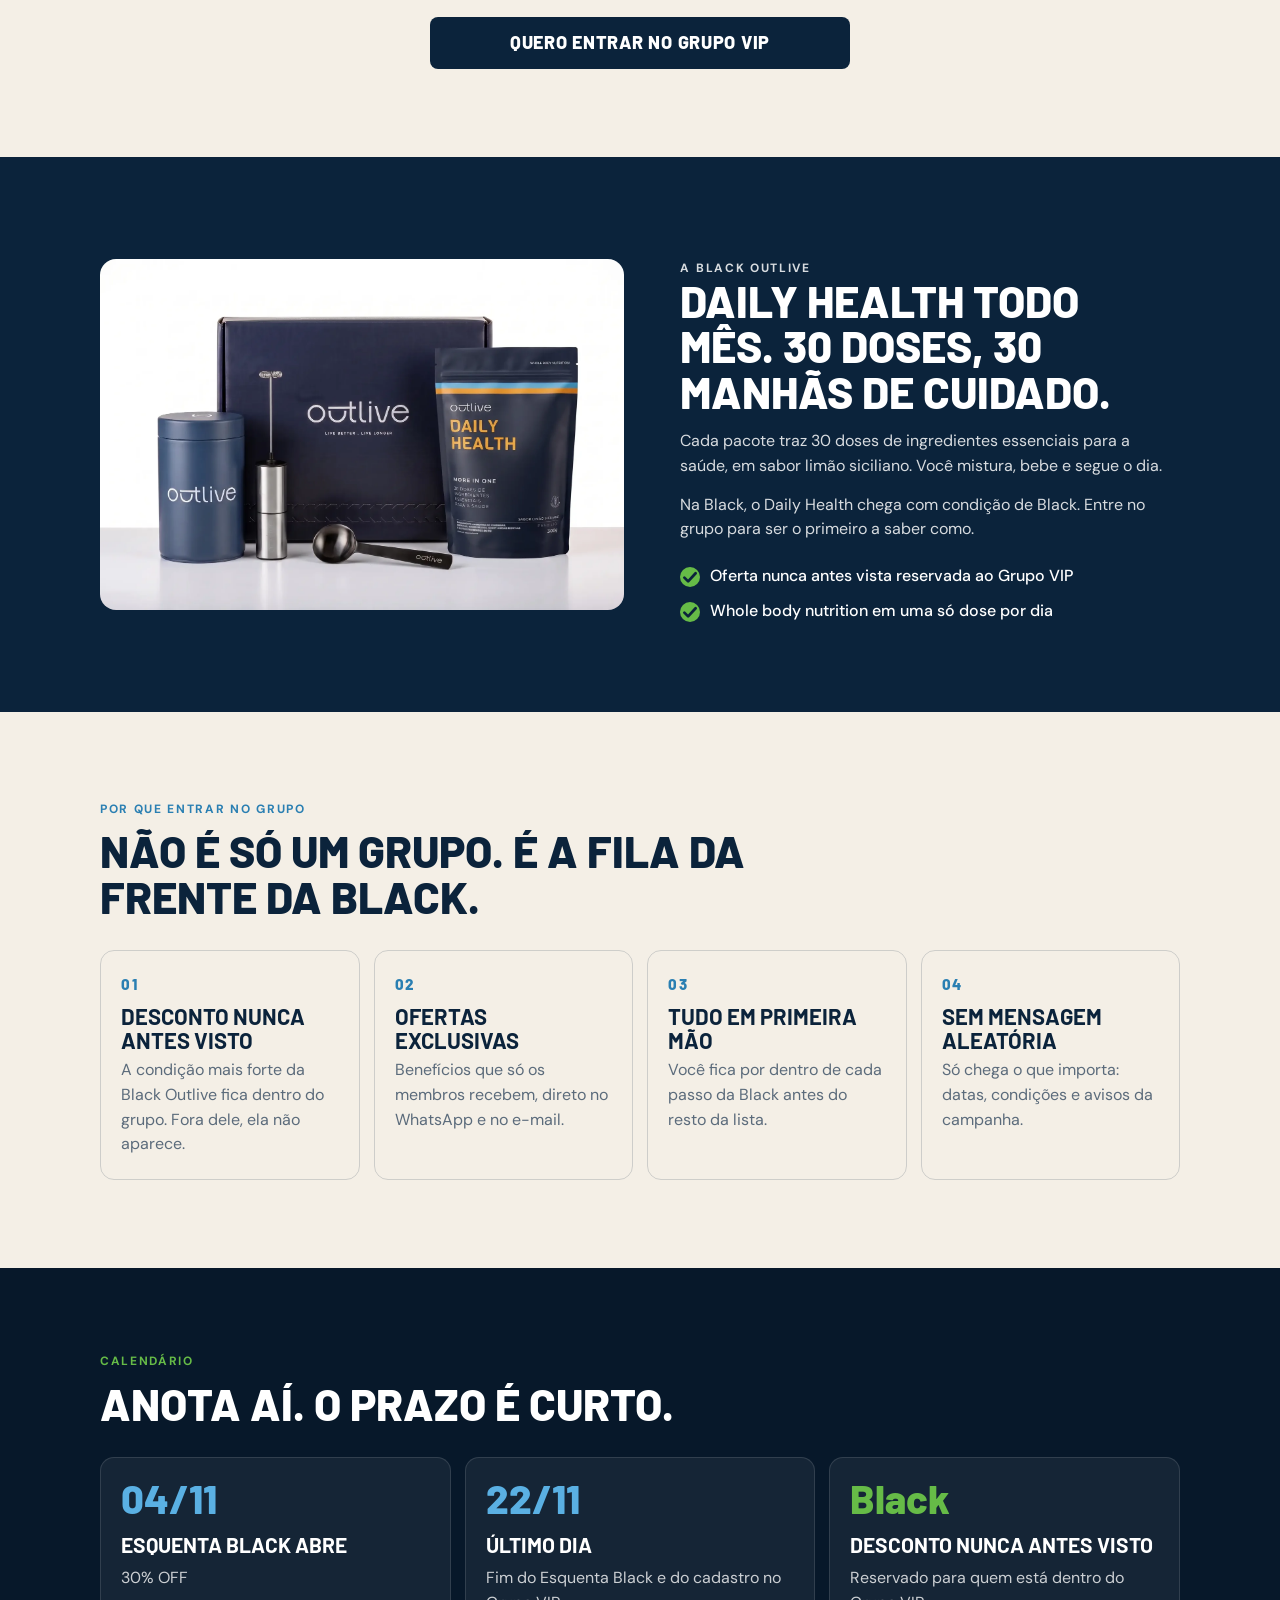
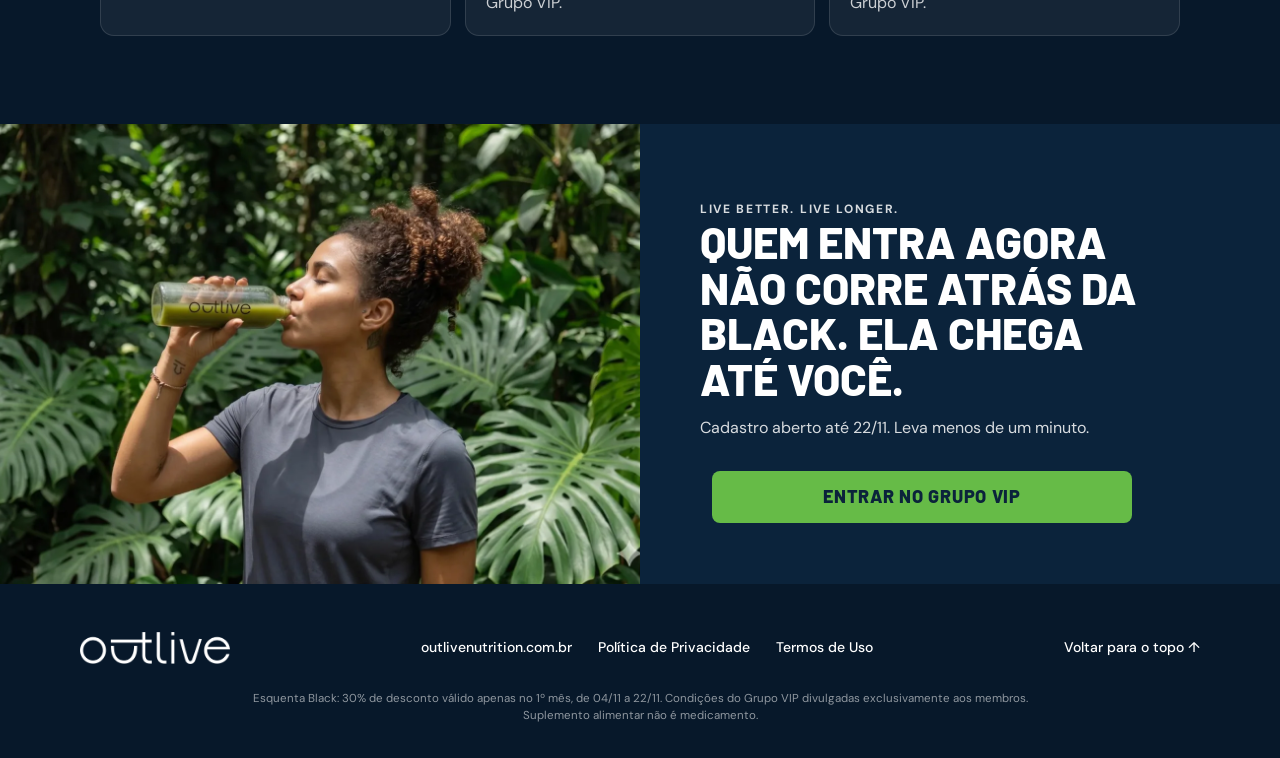
==== commit ecd2601c: "Update index.html" ====
--- a/index.html
+++ b/index.html
@@ -106,7 +106,7 @@
           <span class="card__badge card__badge--orange">Grupo VIP</span>
           <p class="card__big card__big--text">Nunca<br>antes visto</p>
           <h3>O desconto que ninguém viu</h3>
-          <p>Só quem estiver no Grupo VIP terá benefícios exclusivos. A captação roda em paralelo ao Esquenta e fecha junto com ele.</p>
+          <p>Só quem estiver no Grupo VIP terá benefícios exclusivos.</p>
           <p class="card__date">Cadastro até 22/11</p>
         </article>
       </div>
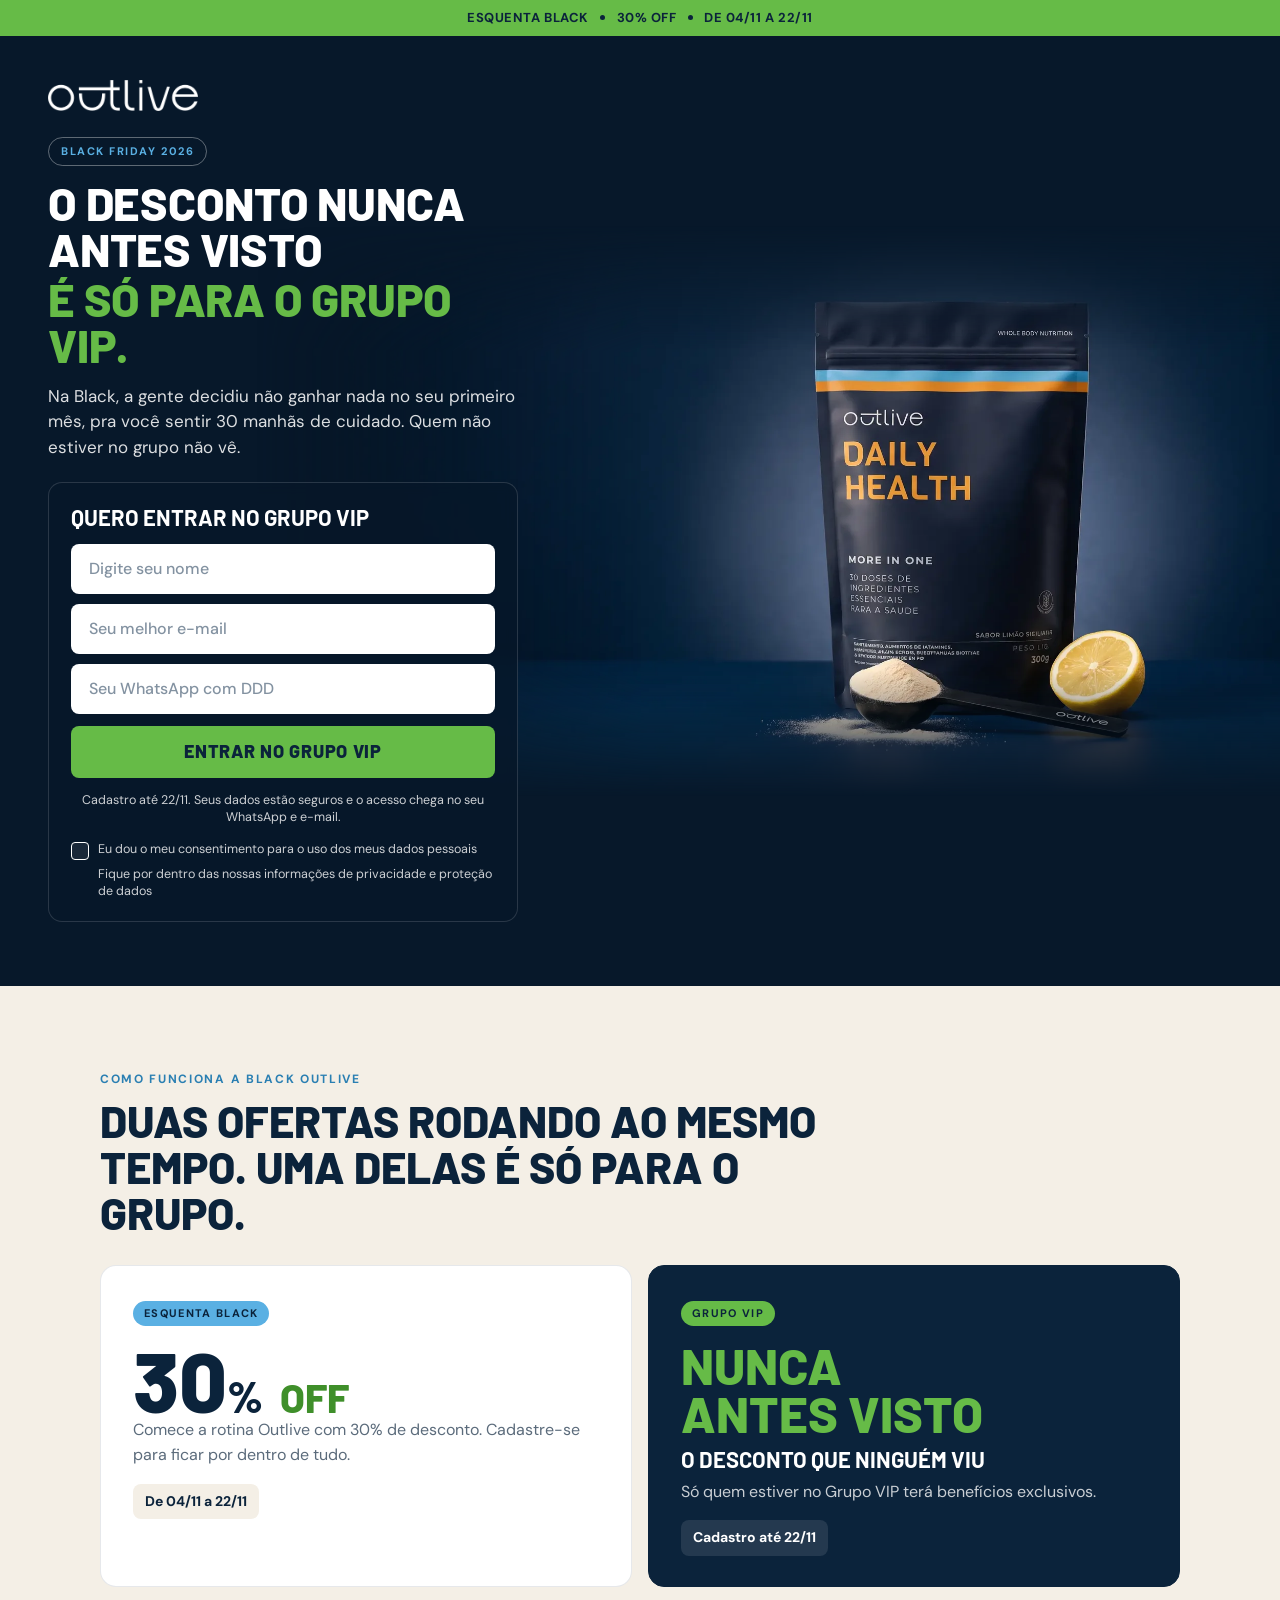
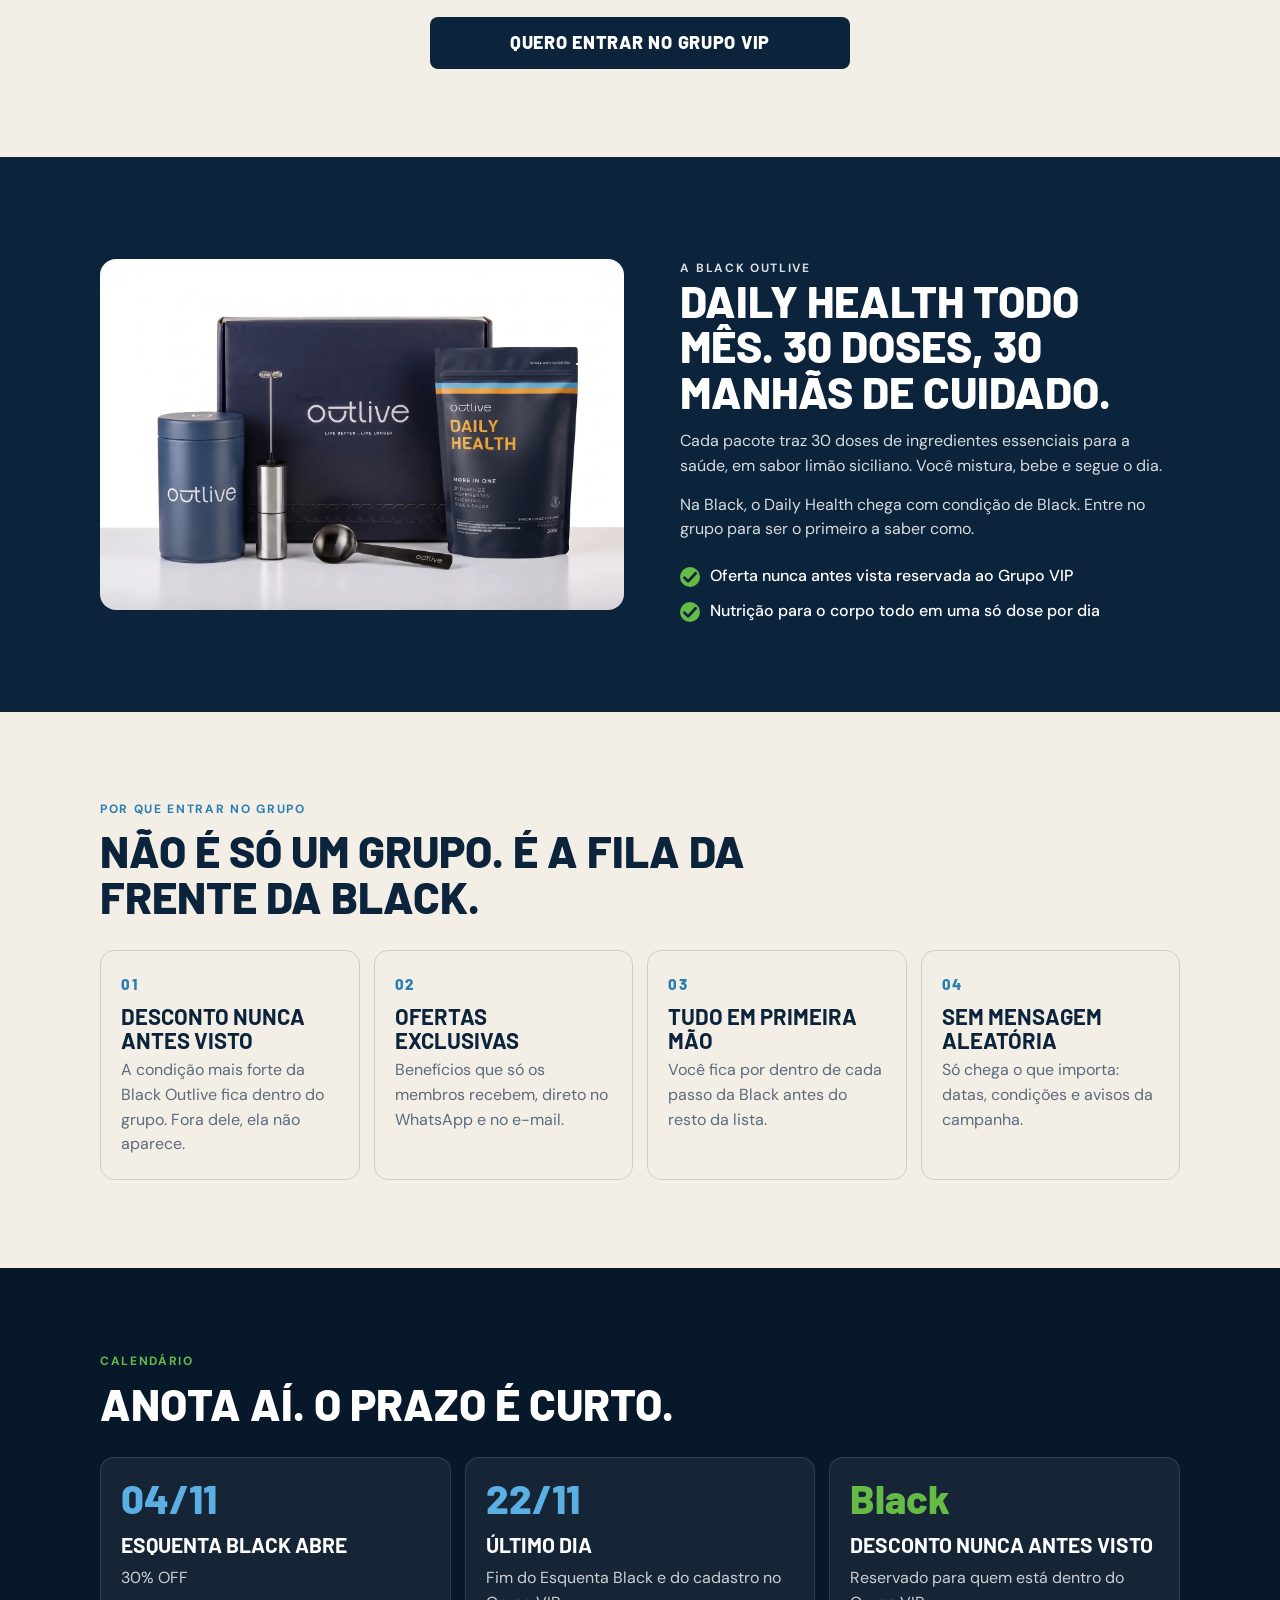
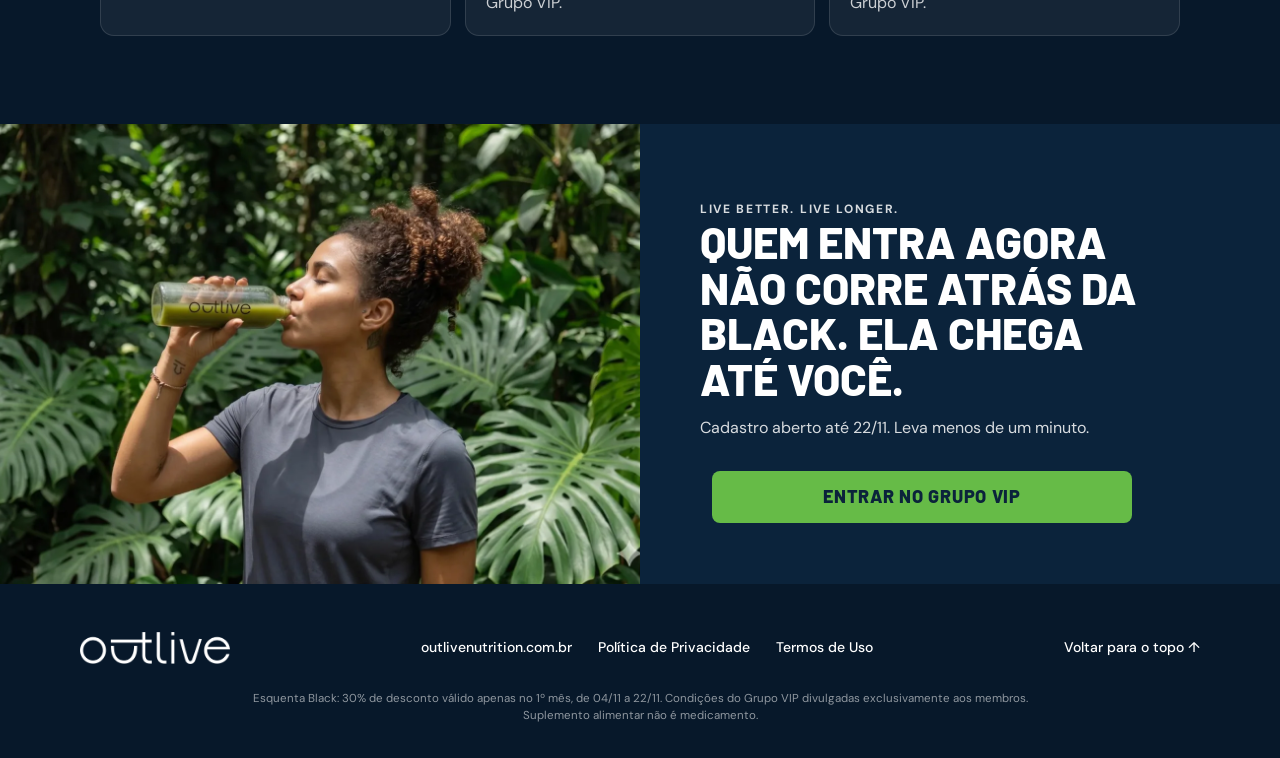
==== commit 6ba15784: "Update index.html" ====
--- a/index.html
+++ b/index.html
@@ -128,7 +128,7 @@
         <p>Na Black, o Daily Health chega com condição de Black. Entre no grupo para ser o primeiro a saber como.</p>
         <ul class="ticks">
           <li>Oferta nunca antes vista reservada ao Grupo VIP</li>
-          <li>Whole body nutrition em uma só dose por dia</li>
+          <li>Nutrição para o corpo todo em uma só dose por dia</li>
         </ul>
       </div>
     </div>
